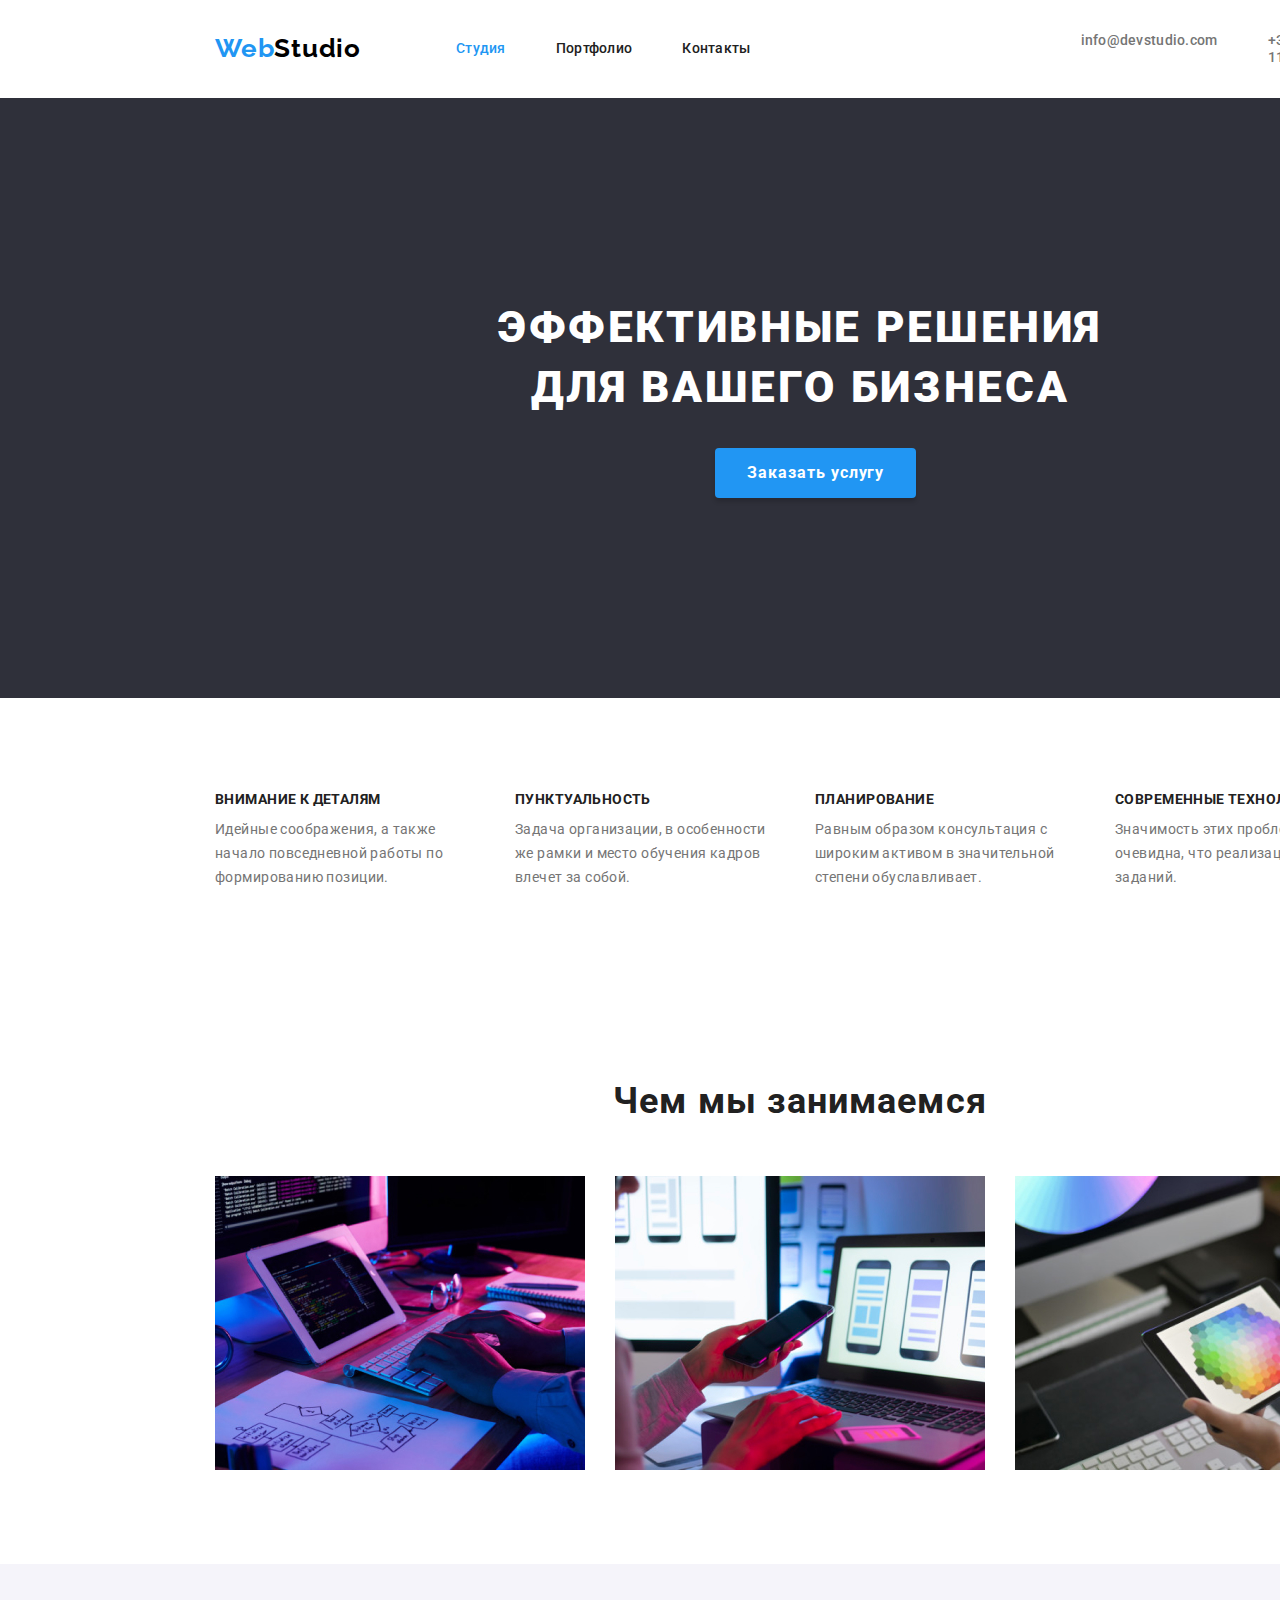
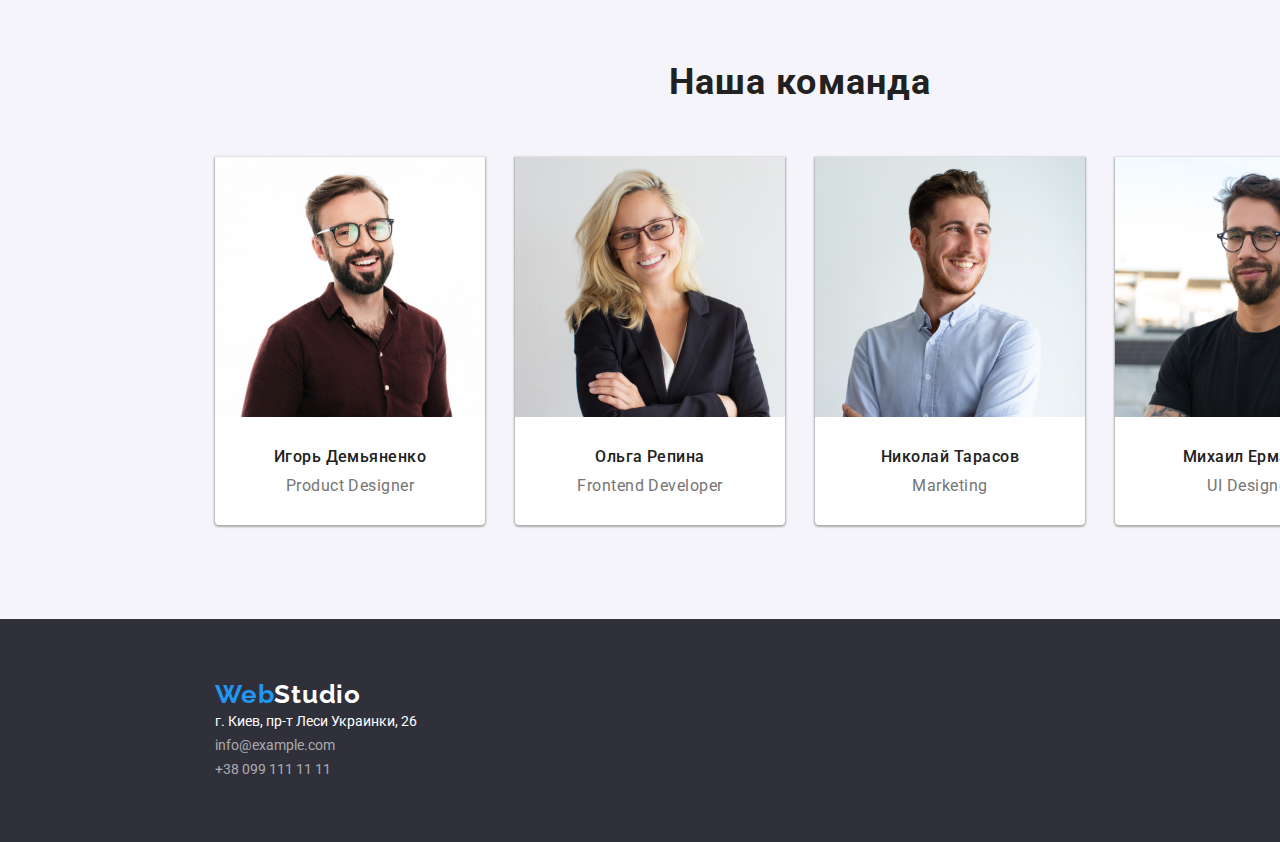
==== index.html @ 2b71cb9a "Initial commit" ====
<!DOCTYPE html>
<html lang="ru">

<head>
  <meta charset="UTF-8" />
  <meta http-equiv="X-UA-Compatible" content="IE=edge" />
  <meta name="viewport" content="width=device-width, initial-scale=1.0" />
  <link rel="preconnect" href="https://fonts.googleapis.com">
  <link rel="preconnect" href="https://fonts.gstatic.com" crossorigin>
  <link href="https://fonts.googleapis.com/css2?family=Raleway:wght@700&family=Roboto:wght@400;500;700;900&display=swap"
    rel="stylesheet">
  <link rel="stylesheet" href="https://cdnjs.cloudflare.com/ajax/libs/modern-normalize/1.1.0/modern-normalize.css"
    integrity="sha512-Y0MM+V6ymRKN2zStTqzQ227DWhhp4Mzdo6gnlRnuaNCbc+YN/ZH0sBCLTM4M0oSy9c9VKiCvd4Jk44aCLrNS5Q=="
    crossorigin="anonymous" referrerpolicy="no-referrer" />
  <link rel="stylesheet" href="./css/styles.css" />
  <title>WebStudio</title>
</head>

<body>
  <header>
    <div class="container container-header flex-container">
      <nav class="navigation">
        <a class="logo link" href="./index.html">Web<span class="logo-header">Studio</span></a>
        <ul class="nav-list list">
          <li><a class="nav-link link current" href="./index.html">Студия</a></li>
          <li><a class="nav-link link" href="./portfolio.html">Портфолио</a></li>
          <li><a class="nav-link link" href="http://google.com">Контакты</a></li>
        </ul>
      </nav>
      <ul class="contacts-list list">
        <li><a class="contacts-link link" href="mailto:info@devstudio.com">info@devstudio.com</a></li>
        <li><a class="contacts-link link" href="tel:+380961111111">+38 096 111 11 11</a></li>
      </ul>
    </div>
  </header>
  <main class="studio">
    <section class="hero">
      <h1 class="page-title">
        Эффективные решения<br />
        для вашего бизнеса
      </h1>
      <button class="button" type="button">Заказать услугу</button>
    </section>
    <section class="preference">
      <div class="container">
        <h2 class="invisible-title">Нашы преимущества</h2>
        <ul class="preference-list list flex-container">
          <li class="preference-item">
            <h3 class="preference-title">Внимание к деталям</h3>
            <p class="prefrence-text">
              Идейные соображения, а также начало повседневной работы по формированию позиции.
            </p>
          </li>
          <li class="preference-item">
            <h3 class="preference-title">Пунктуальность</h3>
            <p class="prefrence-text">
              Задача организации, в особенности же рамки и место обучения кадров влечет за собой.
            </p>
          </li>
          <li class="preference-item">
            <h3 class="preference-title">Планирование</h3>
            <p class="prefrence-text">
              Равным образом консультация с широким активом в значительной степени обуславливает.
            </p>
          </li>
          <li class="preference-item">
            <h3 class="preference-title">Современные технологии</h3>
            <p class="prefrence-text">
              Значимость этих проблем настолько очевидна, что реализация плановых заданий.
            </p>
          </li>
        </ul>
      </div>
    </section>
    <section class="our-work">
      <div class="container">
        <h2 class="title">Чем мы занимаемся</h2>
        <ul class="our-work-list list flex-container">
          <li>
            <img class="work-image" src="./image/studio/1.jpg" alt="Разработчик пишет код" width="370" />
          </li>
          <li>
            <img class="work-image" src="./image/studio/2.jpg" alt="Адаптация сайта под разние устройства"
              width="370" />
          </li>
          <li>
            <img class="work-image" src="./image/studio/3.jpg" alt="Подбор цветов" width="370" />
          </li>
        </ul>
      </div>
    </section>
    <section class="team">
      <div class="container">
        <h2 class="title">Наша команда</h2>
        <ul class="team-list list flex-container">
          <li class="team-item">
            <img class="employee-photo" src="./image/studio/igor.jpg" alt="Игорь Демьяненко" width="270" />
            <h3 class="subtitle">Игорь Демьяненко</h3>
            <p class="team-text" lang="en">Product Designer</p>
          </li>
          <li class="team-item">
            <img class="employee-photo" src="./image/studio/olga.jpg" alt="Ольга Репина" width="270" />
            <h3 class="subtitle">Ольга Репина</h3>
            <p class="team-text" lang="en">Frontend Developer</p>
          </li>
          <li class="team-item">
            <img class="employee-photo" src="./image/studio/nikolai.jpg" alt="Николай Тарасов" width="270" />
            <h3 class="subtitle">Николай Тарасов</h3>
            <p class="team-text" lang="en">Marketing</p>
          </li>
          <li class="team-item">
            <img class="employee-photo" src="./image/studio/michael.jpg" alt="Михаил Ермаков" width="270" />
            <h3 class="subtitle">Михаил Ермаков</h3>
            <p class="team-text" lang="en">UI Designer</p>
          </li>
        </ul>
      </div>
    </section>
  </main>
  <footer class="footer">
    <div class="container footer-container">
      <a class="logo link" href="./index.html">Web<span class="logo-footer">Studio</span></a>
      <address class="adress">
        <ul class="adress-list list">
          <li class="adress-item link">г. Киев, пр-т Леси Украинки, 26</li>
          <li class="adress-item"><a class="adress-link link" href="mailto:info@example.com">info@example.com</a></li>
          <li class="adress-item"><a class="adress-link link" href="tel:+380991111111">+38 099 111 11 11</a></li>
        </ul>
      </address>
    </div>
  </footer>
</body>

</html>
---- css/styles.css ----
:root {
    --title-color: #212121;
    --text-color: #757575;
    --accent-color: #2196F3;
    --button-hover-coolor: #188CE8;
    --background-color: #F5F4FA;
    --footer-background-color: #2F303A;
    --white: #ffffff;
}

body {
    font-family: 'Roboto', sans-serif;
    color: var(--text-color);
    font-size: 14px;
    width: 1600px;
}

/* Обнуляючі стилі */

.list {
    list-style: none;
}

.link {
    text-decoration: none;
    font-style: normal;
}

h1,
h2,
h3,
ul,
p {
    margin: 0;
    padding: 0;
}

img {
    display: block;
}

/*Стилі хедера*/

.container {
    width: 1200px;
    margin: 0 auto;
    padding-top: 94px;
    padding-right: 15px;
    padding-bottom: 94px;
    padding-left: 15px;
}

.flex-container {
    display: flex;
    justify-content: center;
}

.container-header {
    padding-top: 0;
    padding-bottom: 0;
}

.navigation {
    display: flex;
    align-items: center;
    margin-right: 330px;
}

.logo {
    display: block;
    margin-right: 95px;

    font-family: 'Raleway', sans-serif;
    font-weight: 700;
    font-size: 26px;
    line-height: 1.2;
    letter-spacing: 0.03em;
    color: var(--accent-color);
}

.logo-header {
    color: #000;
}

.nav-list {
    display: flex;

    padding-top: 32px;
    padding-bottom: 32px;
    padding-left: 0;
    margin-top: 0;
    margin-bottom: 0;


    color: var(--text-color);
}

.nav-list :not(:last-child) {
    margin-right: 50px;
}

.nav-link {
    font-weight: 500;
    line-height: 1.14;
    letter-spacing: 0.02em;

    color: var(--title-color);
}

.nav-link:hover,
.nav-link:focus {
    color: var(--accent-color);
}

.current {
    color: var(--accent-color);
}

.contacts-list {
    display: flex;
    margin-left: auto;

    padding-top: 32px;
    padding-bottom: 32px;
    padding-left: 0;
    margin: 0;

}

.contacts-list :not(:last-child) {
    margin-right: 50px;
}

.contacts-link {
    font-weight: 500;
    line-height: 1.14;
    letter-spacing: 0.02em;

    color: var(--text-color);
}

.contacts-link:hover,
.contacts-link:focus {
    color: var(--accent-color);
}

/*Стилі головної сторінки */

.hero {
    padding-top: 200px;
    padding-right: 15px;
    padding-bottom: 200px;
    padding-left: 15px;
    background-color: var(--footer-background-color);
}

.page-title {
    font-weight: 900;
    font-size: 44px;
    line-height: 1.36;
    text-align: center;
    letter-spacing: 0.06em;
    text-transform: uppercase;

    color: var(--white);
}

.button {
    margin-top: 30px;
    margin-left: 700px;
    padding: 10px 32px;

    font-family: inherit;
    font-weight: 700;
    font-size: 16px;
    line-height: 1.9;
    text-align: center;
    letter-spacing: 0.06em;
    cursor: pointer;

    color: var(--white);
    background-color: var(--accent-color);

    box-shadow: 0px 4px 4px rgba(0, 0, 0, 0.15);
    border-radius: 4px;
    border: 0;
}

.button:hover,
.button:focus {
    background-color: var(--button-hover-coolor);
}

.invisible-title {
    display: none;
}

.preference-item:not(:last-child) {
    margin-right: 30px;
}

.preference-item {
    display: block;
    width: 270px;
}

.preference-title {
    margin-bottom: 10px;

    font-weight: 700;
    font-size: inherit;
    line-height: 1.14;
    letter-spacing: 0.03em;
    text-transform: uppercase;

    color: var(--title-color);
}

.prefrence-text {
    font-weight: 400;
    line-height: 1.7;
    letter-spacing: 0.03em;
}

.title {
    margin-bottom: 50px;

    font-weight: 700;
    font-size: 36px;
    line-height: 1.36;
    text-align: center;
    letter-spacing: 0.03em;

    color: var(--title-color);
}

.our-work-list>li:not(:last-child) {
    margin-right: 30px;
}

.team {
    background-color: var(--background-color);
}

.team-item {
    height: 368px;
    background-color: var(--white);
    border-radius: 0 0 4px 4px;
    box-shadow: #acacac 0 1px 2px 1px;
}

.team-item:not(:last-child) {
    margin-right: 30px;
}

.employee-photo {
    margin-bottom: 30px;
}


.subtitle {
    margin-bottom: 10px;

    font-weight: 500;
    font-size: 16px;
    line-height: 1.2;
    text-align: center;
    letter-spacing: 0.03em;

    color: var(--title-color);
}

.team-text {
    font-size: 16px;
    line-height: 1.2;
    text-align: center;
    letter-spacing: 0.03em;
}

/* Стилі футера */

.footer {
    background-color: var(--footer-background-color);
    display: flex;
    justify-content: center;
}

.footer-container {
    padding-top: 60px;
    padding-bottom: 60px;
    width: 1200px;
}

.logo-footer {
    font-family: 'Raleway', sans-serif;
    font-weight: 700;
    font-size: 26px;
    line-height: 1.2;
    letter-spacing: 0.03em;
    color: var(--white);
}

.adress-item {
    font-weight: 400;
    line-height: 1.71;

    color: var(--white);
}

.adress-link {
    color: rgba(255, 255, 255, 0.6);
}

.adress-link:hover {
    color: var(--accent-color);
}

/* Стилі сторінки Portfolio */

.filter-button {
    font-family: inherit;
    font-weight: 500;
    font-size: 16px;
    line-height: 1.6;
    text-align: center;
    letter-spacing: 0.03em;
    cursor: pointer;

    color: var(--title-color);
    background-color: var(--background-color);

    border-radius: 4px;
    border: 0;
}

.current-button {
    background-color: var(--accent-color);
    color: var(--white);
}

.filter-button:hover,
.filter-button:focus {
    background-color: var(--accent-color);
    color: var(--white);
}

.project-item a {
    text-decoration: none;
    color: inherit;
}

.project-title {
    font-weight: 700;
    font-size: 18px;
    line-height: 2;
    letter-spacing: 0.06em;

    color: var(--title-color);
}

.project-text {
    font-size: 16px;
    line-height: 1.9;
    letter-spacing: 0.03em;

    color: var(--text-color);
}
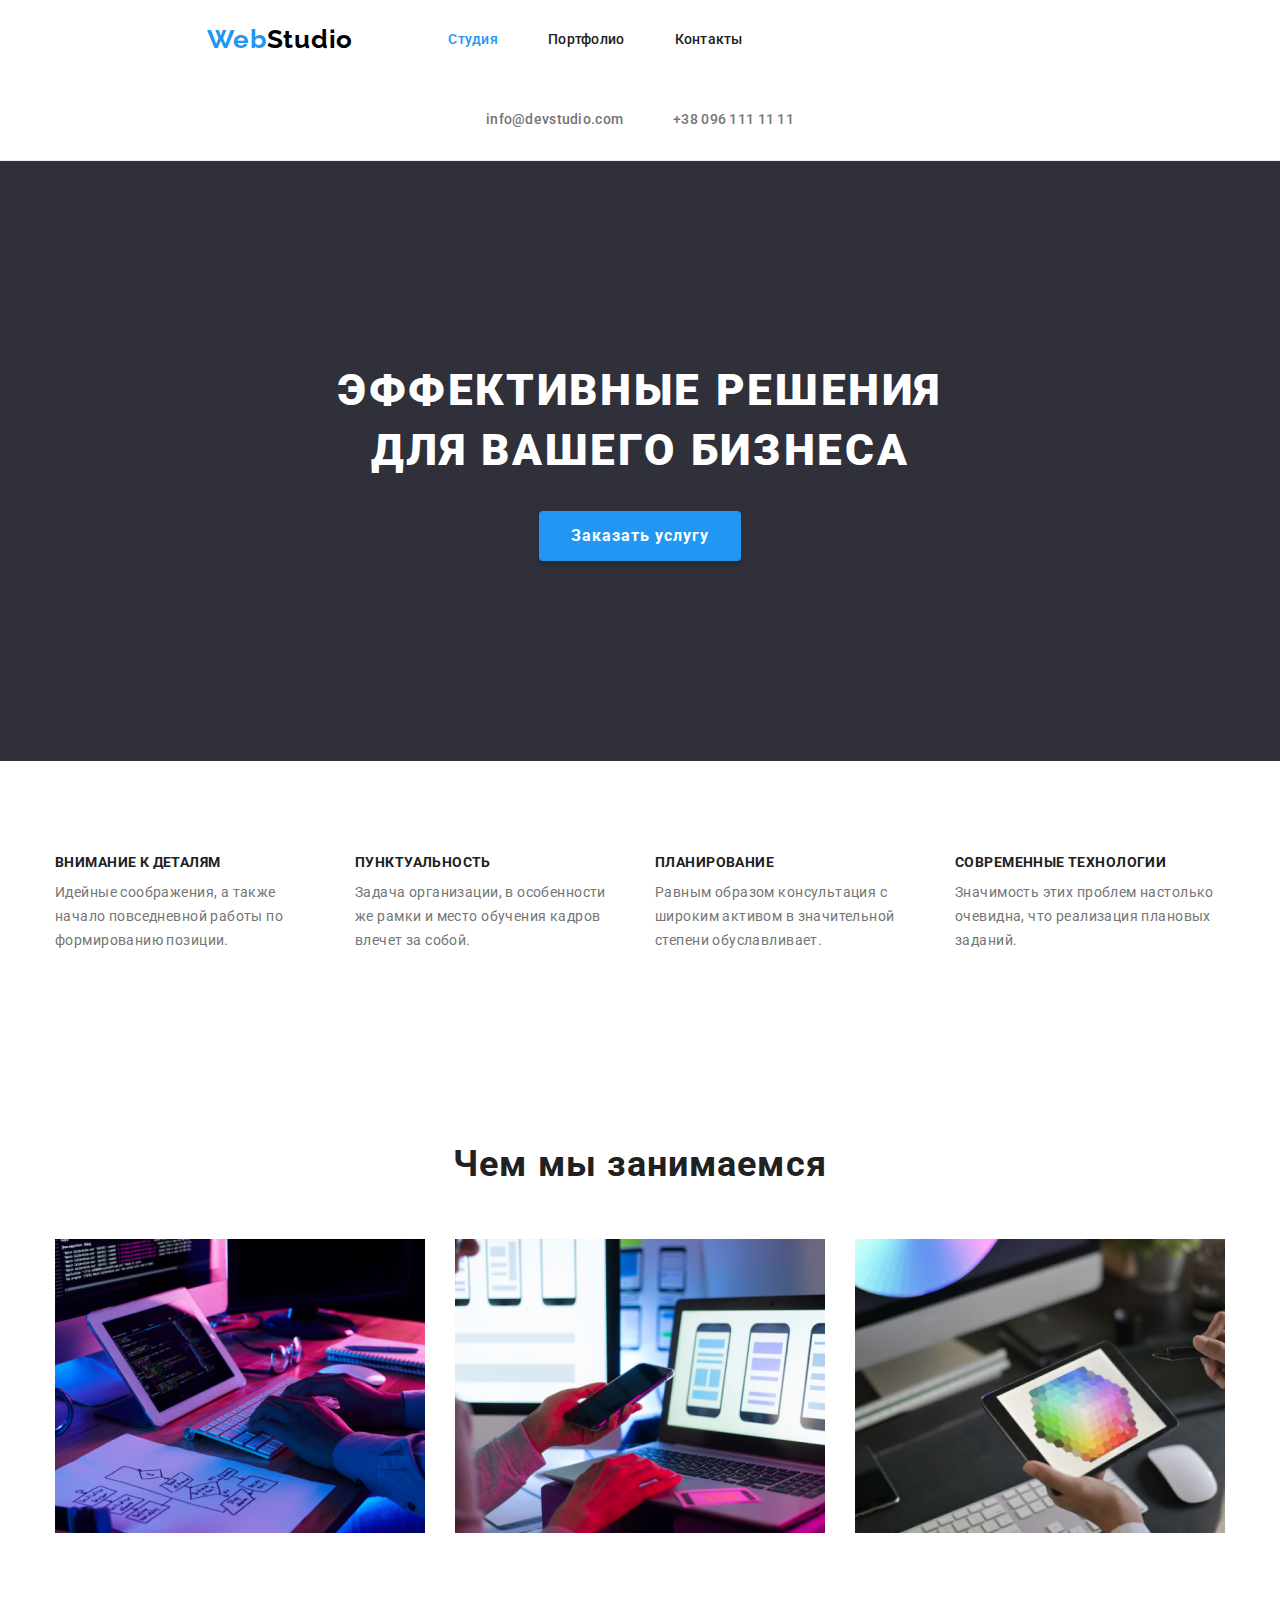
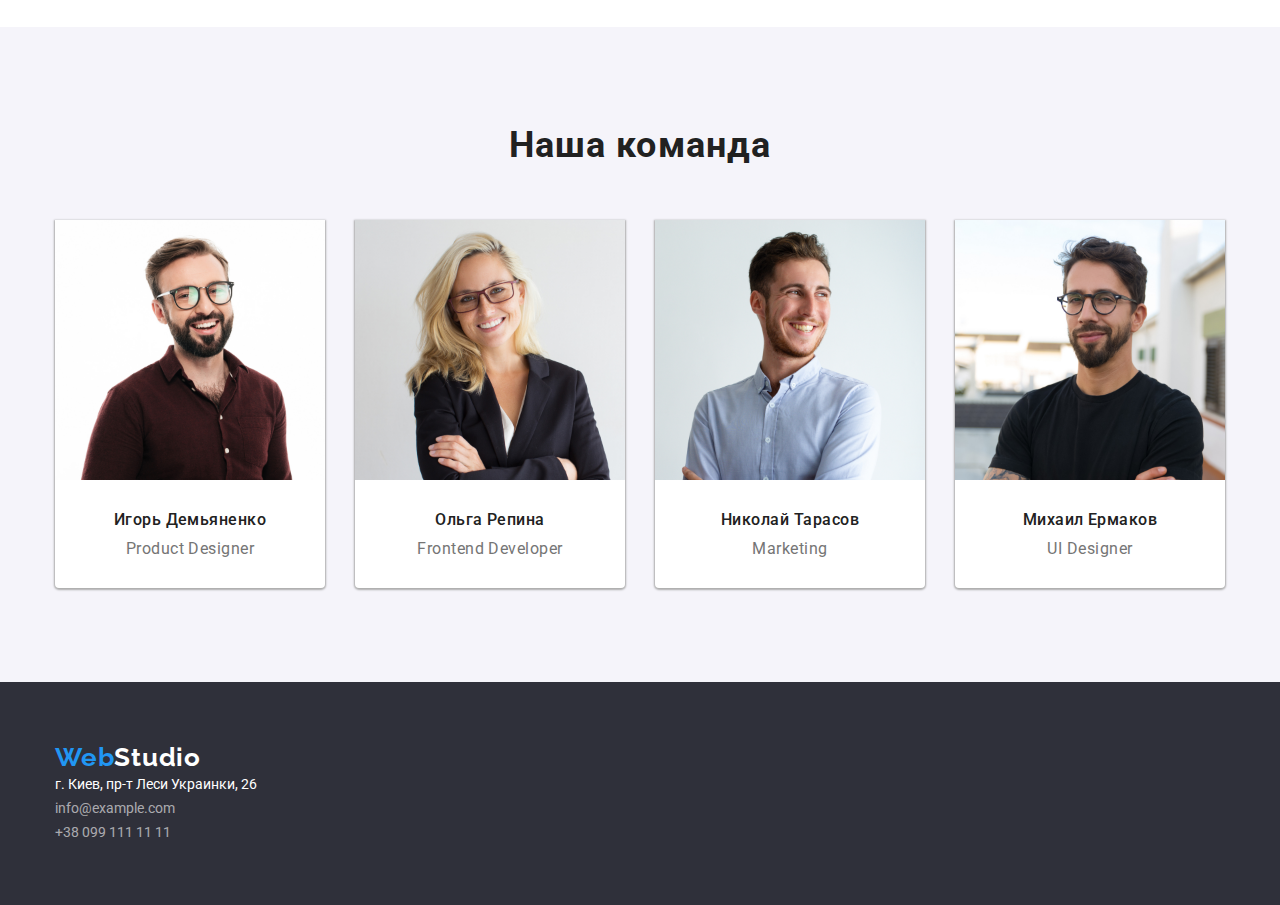
==== commit 3217d32f: "update" ====
--- a/index.html
+++ b/index.html
@@ -17,8 +17,8 @@
 </head>
 
 <body>
-  <header>
-    <div class="container container-header flex-container">
+  <header class="header-section">
+    <div class="container flex-container">
       <nav class="navigation">
         <a class="logo link" href="./index.html">Web<span class="logo-header">Studio</span></a>
         <ul class="nav-list list">
@@ -41,7 +41,7 @@
       </h1>
       <button class="button" type="button">Заказать услугу</button>
     </section>
-    <section class="preference">
+    <section class="preference section">
       <div class="container">
         <h2 class="invisible-title">Нашы преимущества</h2>
         <ul class="preference-list list flex-container">
@@ -72,7 +72,7 @@
         </ul>
       </div>
     </section>
-    <section class="our-work">
+    <section class="our-work section">
       <div class="container">
         <h2 class="title">Чем мы занимаемся</h2>
         <ul class="our-work-list list flex-container">
@@ -89,7 +89,7 @@
         </ul>
       </div>
     </section>
-    <section class="team">
+    <section class="team section">
       <div class="container">
         <h2 class="title">Наша команда</h2>
         <ul class="team-list list flex-container">
--- a/css/styles.css
+++ b/css/styles.css
@@ -1,4 +1,5 @@
 :root {
+    --header-line-color: #ECECEC;
     --title-color: #212121;
     --text-color: #757575;
     --accent-color: #2196F3;
@@ -12,7 +13,6 @@
     font-family: 'Roboto', sans-serif;
     color: var(--text-color);
     font-size: 14px;
-    width: 1600px;
 }
 
 /* Обнуляючі стилі */
@@ -44,20 +44,23 @@
 .container {
     width: 1200px;
     margin: 0 auto;
+    padding-right: 15px;
+    padding-left: 15px;
+}
+
+.flex-container {
+    display: flex;
+    justify-content: center;
+    flex-wrap: wrap;
+}
+
+.section {
     padding-top: 94px;
-    padding-right: 15px;
     padding-bottom: 94px;
-    padding-left: 15px;
-}
-
-.flex-container {
-    display: flex;
-    justify-content: center;
-}
-
-.container-header {
-    padding-top: 0;
-    padding-bottom: 0;
+}
+
+.header-section {
+    border-bottom: 1px solid var(--header-line-color);
 }
 
 .navigation {
@@ -85,8 +88,6 @@
 .nav-list {
     display: flex;
 
-    padding-top: 32px;
-    padding-bottom: 32px;
     padding-left: 0;
     margin-top: 0;
     margin-bottom: 0;
@@ -100,6 +101,9 @@
 }
 
 .nav-link {
+    display: block;
+    padding-top: 32px;
+    padding-bottom: 32px;
     font-weight: 500;
     line-height: 1.14;
     letter-spacing: 0.02em;
@@ -118,20 +122,22 @@
 
 .contacts-list {
     display: flex;
-    margin-left: auto;
-
+    /* margin-left: auto; */
+
+    padding-left: 0;
+    margin: 0;
+
+}
+
+.contacts-list :not(:last-child) {
+    margin-right: 50px;
+}
+
+.contacts-link {
+    display: block;
     padding-top: 32px;
     padding-bottom: 32px;
-    padding-left: 0;
-    margin: 0;
-
-}
-
-.contacts-list :not(:last-child) {
-    margin-right: 50px;
-}
-
-.contacts-link {
+
     font-weight: 500;
     line-height: 1.14;
     letter-spacing: 0.02em;
@@ -155,6 +161,8 @@
 }
 
 .page-title {
+    margin-bottom: 30px;
+
     font-weight: 900;
     font-size: 44px;
     line-height: 1.36;
@@ -166,8 +174,8 @@
 }
 
 .button {
-    margin-top: 30px;
-    margin-left: 700px;
+    display: block;
+    margin: 0 auto;
     padding: 10px 32px;
 
     font-family: inherit;
@@ -300,6 +308,10 @@
     color: var(--white);
 }
 
+.footer .logo {
+    margin-right: 0;
+}
+
 .adress-item {
     font-weight: 400;
     line-height: 1.71;
@@ -316,8 +328,17 @@
 }
 
 /* Стилі сторінки Portfolio */
+.filter-list {
+    margin-bottom: 50px;
+}
+
+.filter-item:not(:last-child) {
+    margin-right: 8px;
+}
 
 .filter-button {
+    padding: 6px 22px;
+
     font-family: inherit;
     font-weight: 500;
     font-size: 16px;
@@ -344,9 +365,17 @@
     color: var(--white);
 }
 
-.project-item a {
-    text-decoration: none;
-    color: inherit;
+.project-item {
+    margin-right: 30px;
+    margin-bottom: 30px;
+}
+
+.project-item:nth-child(3n) {
+    margin-right: 0;
+}
+
+.project-item:nth-last-child(-n+3) {
+    margin-bottom: 0;
 }
 
 .project-title {
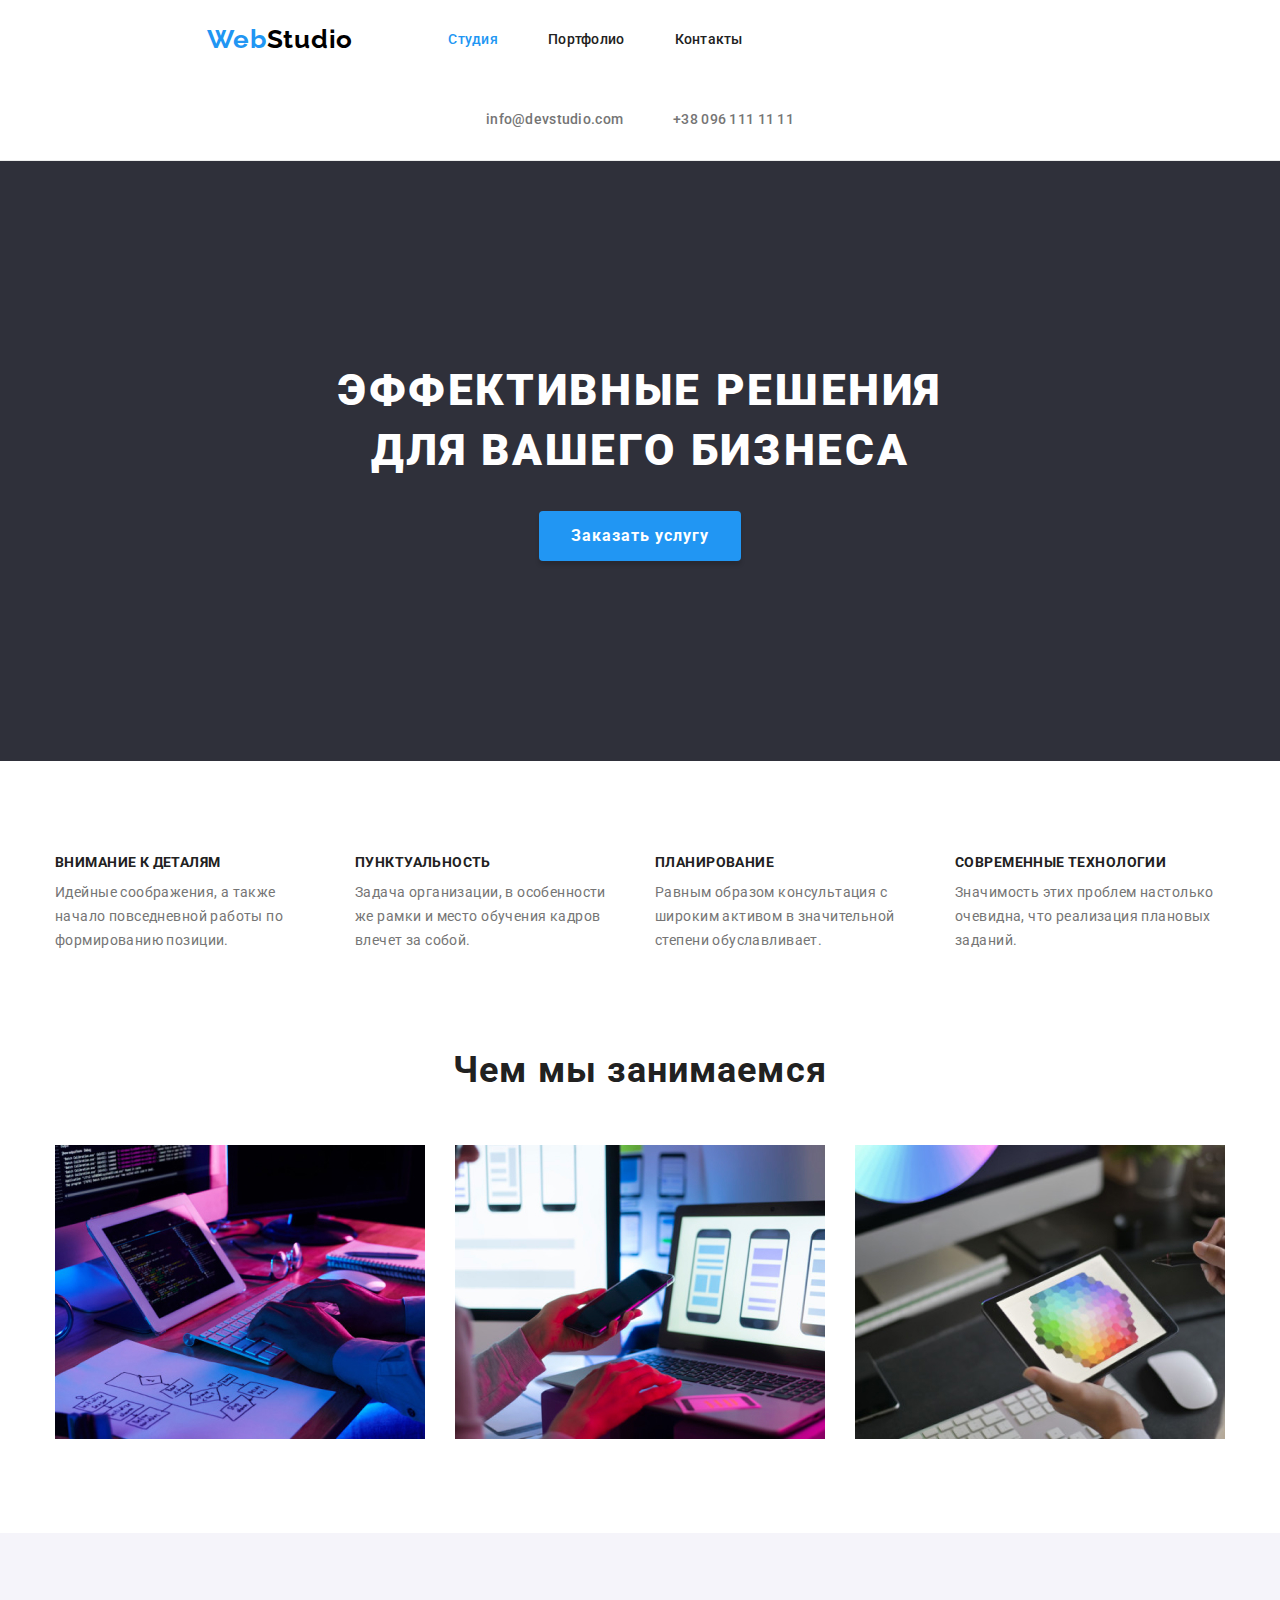
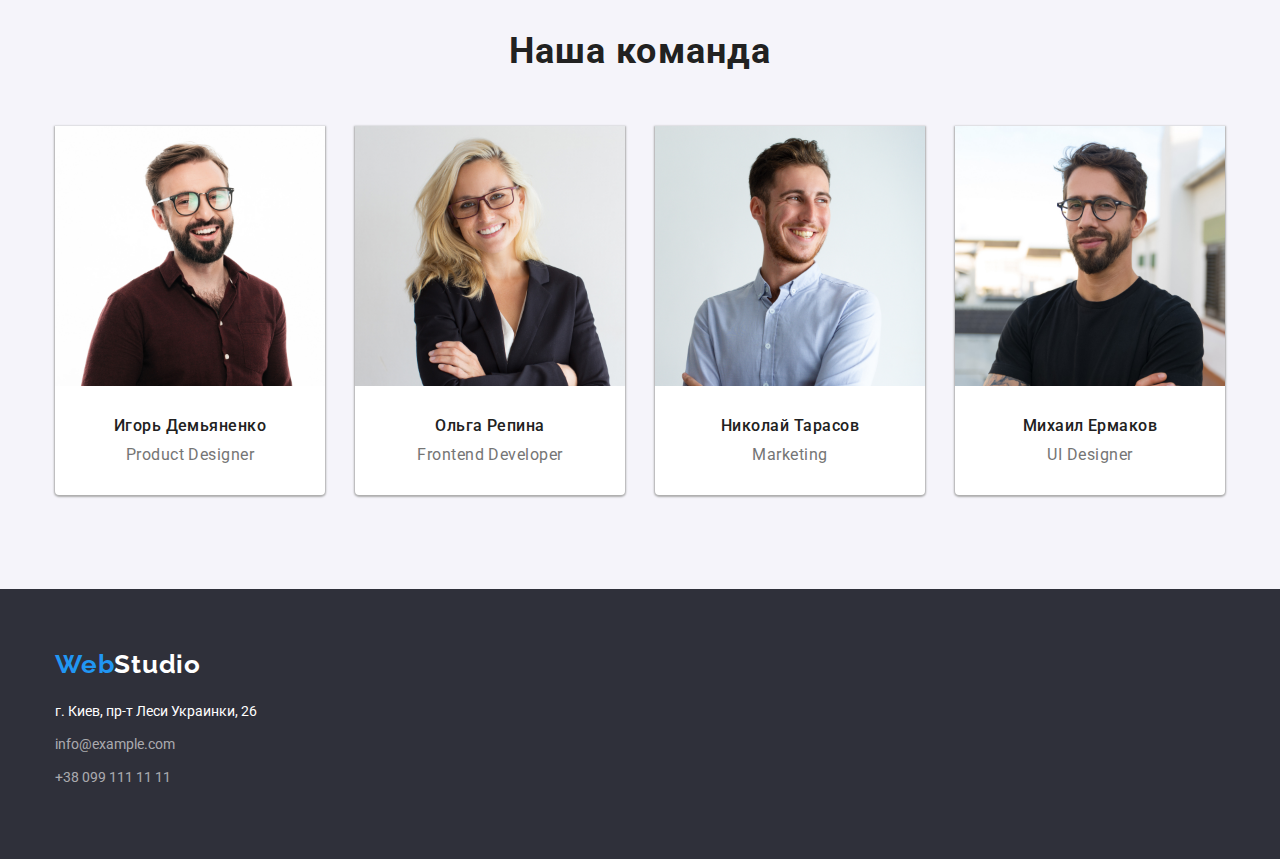
==== commit 2db39c78: "Added margins" ====
--- a/index.html
+++ b/index.html
@@ -95,23 +95,32 @@
         <ul class="team-list list flex-container">
           <li class="team-item">
             <img class="employee-photo" src="./image/studio/igor.jpg" alt="Игорь Демьяненко" width="270" />
-            <h3 class="subtitle">Игорь Демьяненко</h3>
-            <p class="team-text" lang="en">Product Designer</p>
+            <div class="employee-description">
+              <h3 class="subtitle">Игорь Демьяненко</h3>
+              <p class="team-text" lang="en">Product Designer</p>
+            </div>
           </li>
           <li class="team-item">
             <img class="employee-photo" src="./image/studio/olga.jpg" alt="Ольга Репина" width="270" />
-            <h3 class="subtitle">Ольга Репина</h3>
-            <p class="team-text" lang="en">Frontend Developer</p>
+            <div class="employee-description">
+              <h3 class="subtitle">Ольга Репина</h3>
+              <p class="team-text" lang="en">Frontend Developer</p>
+            </div>
           </li>
           <li class="team-item">
             <img class="employee-photo" src="./image/studio/nikolai.jpg" alt="Николай Тарасов" width="270" />
-            <h3 class="subtitle">Николай Тарасов</h3>
-            <p class="team-text" lang="en">Marketing</p>
+            <div class="employee-description">
+              <h3 class="subtitle">Николай Тарасов</h3>
+              <p class="team-text" lang="en">Marketing</p>
+            </div>
           </li>
           <li class="team-item">
             <img class="employee-photo" src="./image/studio/michael.jpg" alt="Михаил Ермаков" width="270" />
-            <h3 class="subtitle">Михаил Ермаков</h3>
-            <p class="team-text" lang="en">UI Designer</p>
+            <div class="employee-description">
+              <h3 class="subtitle">Михаил Ермаков</h3>
+              <p class="team-text" lang="en">UI Designer</p>
+            </div>
+
           </li>
         </ul>
       </div>
--- a/css/styles.css
+++ b/css/styles.css
@@ -5,6 +5,7 @@
     --accent-color: #2196F3;
     --button-hover-coolor: #188CE8;
     --background-color: #F5F4FA;
+    --project-border-color: #EEEEEE;
     --footer-background-color: #2F303A;
     --white: #ffffff;
 }
@@ -199,6 +200,10 @@
     background-color: var(--button-hover-coolor);
 }
 
+.preference {
+    padding-bottom: 0;
+}
+
 .invisible-title {
     display: none;
 }
@@ -251,7 +256,6 @@
 }
 
 .team-item {
-    height: 368px;
     background-color: var(--white);
     border-radius: 0 0 4px 4px;
     box-shadow: #acacac 0 1px 2px 1px;
@@ -261,8 +265,9 @@
     margin-right: 30px;
 }
 
-.employee-photo {
-    margin-bottom: 30px;
+.employee-description {
+    padding-top: 30px;
+    padding-bottom: 30px;
 }
 
 
@@ -299,6 +304,11 @@
     width: 1200px;
 }
 
+.footer a.logo {
+    display: block;
+    margin-bottom: 20px;
+}
+
 .logo-footer {
     font-family: 'Raleway', sans-serif;
     font-weight: 700;
@@ -313,9 +323,10 @@
 }
 
 .adress-item {
+    margin-bottom: 9px;
+
     font-weight: 400;
     line-height: 1.71;
-
     color: var(--white);
 }
 
@@ -378,7 +389,15 @@
     margin-bottom: 0;
 }
 
+.project-description {
+    padding: 20px 24px;
+    border: 1px solid var(--project-border-color);
+    border-top: 0;
+}
+
 .project-title {
+    margin-bottom: 4px;
+
     font-weight: 700;
     font-size: 18px;
     line-height: 2;
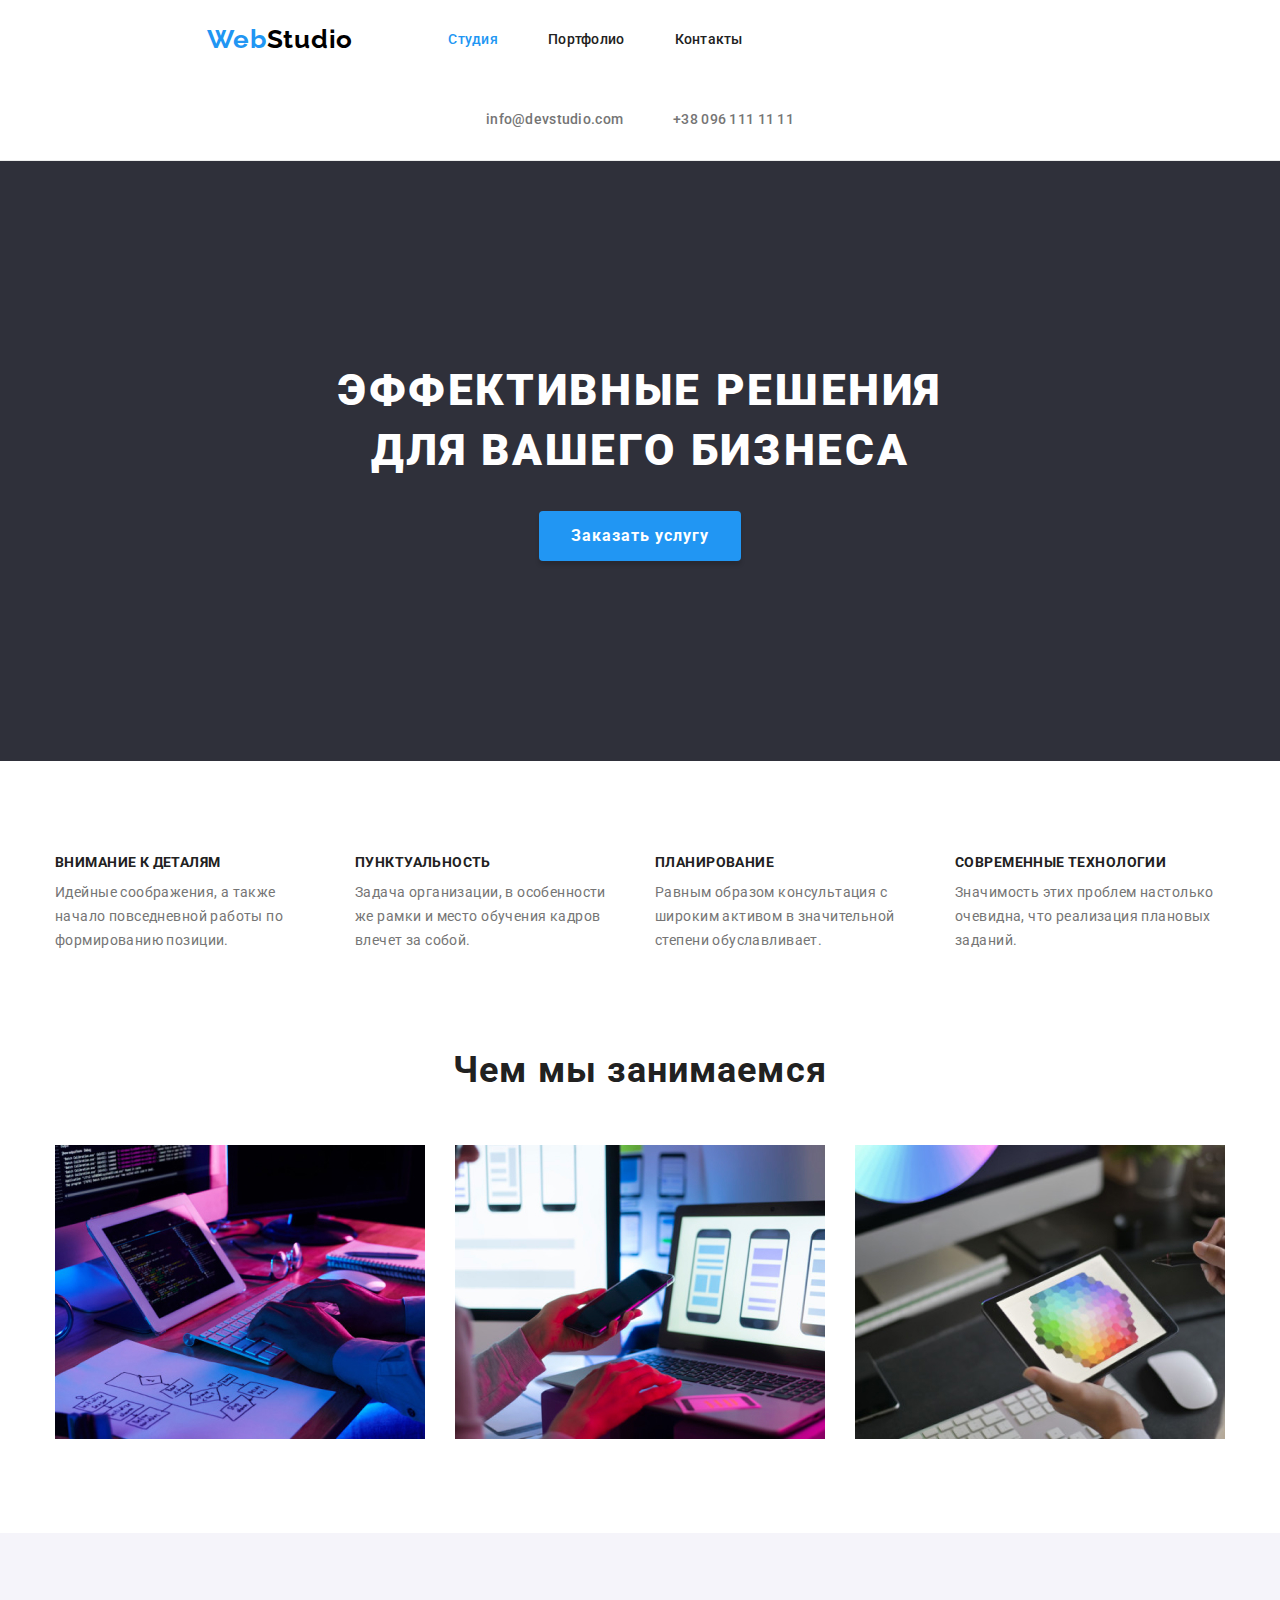
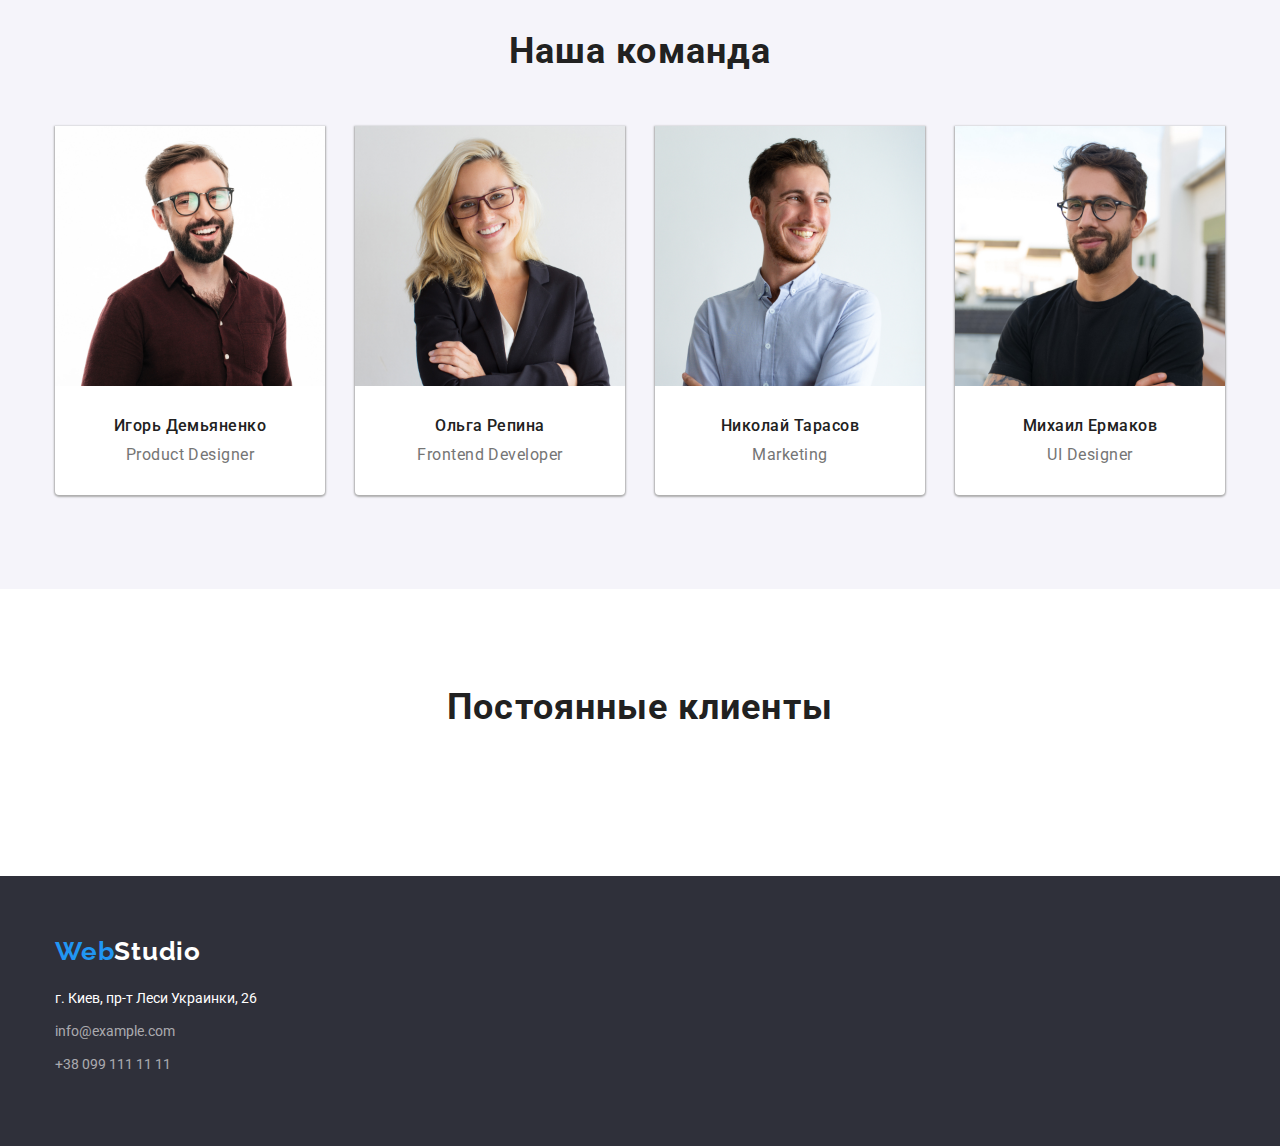
==== commit d4754f27: "Update index.html" ====
--- a/index.html
+++ b/index.html
@@ -125,6 +125,21 @@
         </ul>
       </div>
     </section>
+    <section class="section">
+      <div class="container">
+        <h2 class="title">Постоянные клиенты</h2>
+        <div class="clients">
+          <ul class="clients-list list">
+            <li class="clients-item"></li>
+            <li class="clients-item"></li>
+            <li class="clients-item"></li>
+            <li class="clients-item"></li>
+            <li class="clients-item"></li>
+            <li class="clients-item"></li>
+          </ul>
+        </div>
+      </div>
+    </section>
   </main>
   <footer class="footer">
     <div class="container footer-container">
